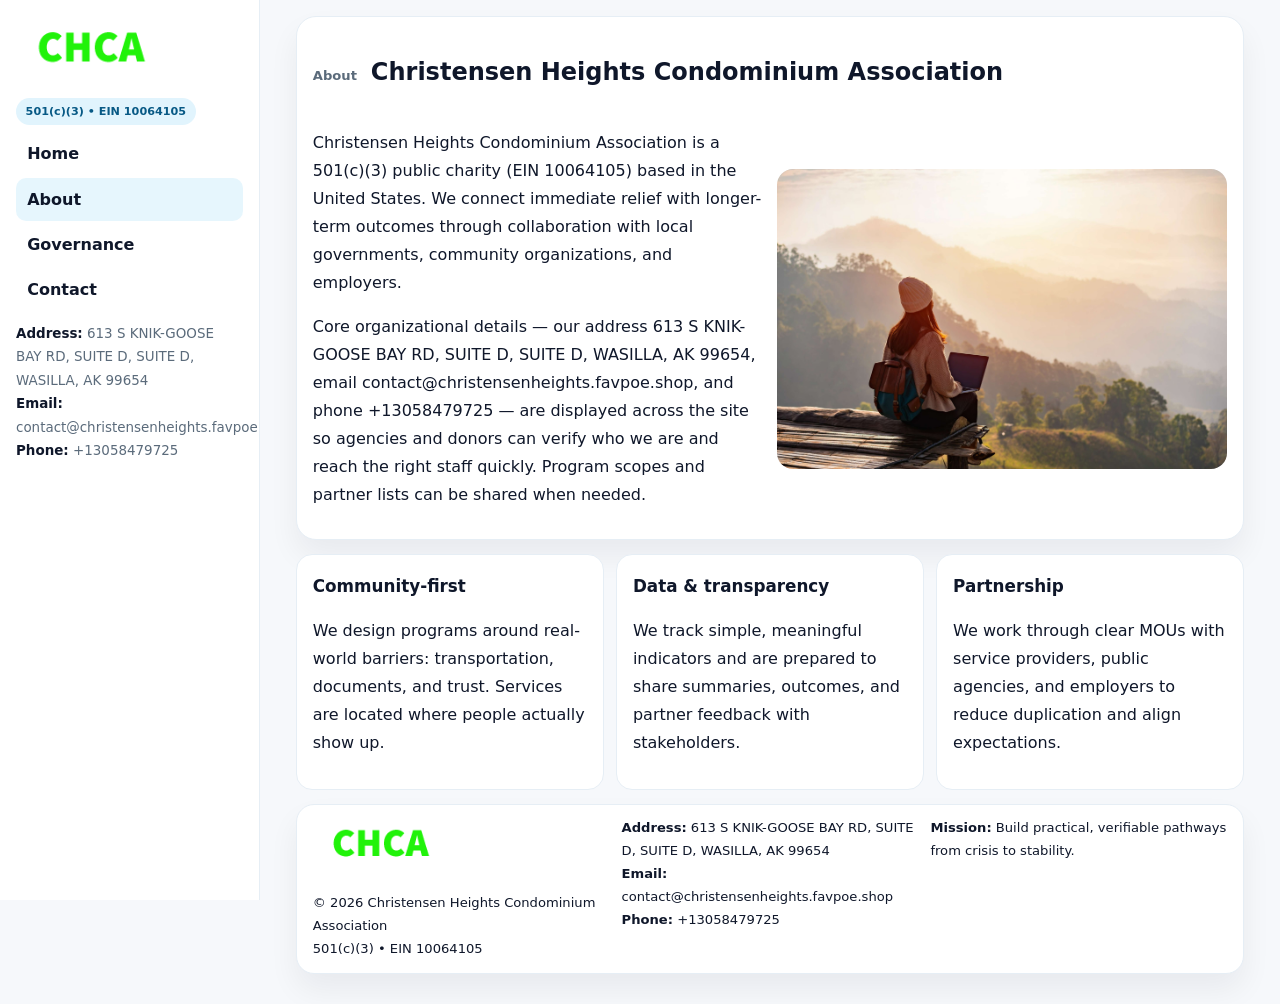
==== about.html @ fedf8b55 "Initial commit" ====
<!doctype html><html lang="en"><head>
<meta charset="utf-8">
<meta name="viewport" content="width=device-width,initial-scale=1">
<title>Christensen Heights Condominium Association – Nonprofit • 2025</title>
<link rel="stylesheet" href="assets/styles.css">
<link rel="icon" href="images/logo.png">
  <meta name="description" content="Our nonprofit strengthens the community with programs focused on community services, education, and direct relief.">
</head>
<body>
<div style="position:absolute;left:-9999px;top:-9999px;opacity:0" data-uniq="{{UNIQUE_BLOB}}">
  <span>Our nonprofit strengthens the community with programs focused on community services, education, and direct relief.</span><svg width="12" height="12" viewBox="0 0 12 12" xmlns="http://www.w3.org/2000/svg"><circle cx="6" cy="6" r="5" fill="#0f766e"/></svg><img src="images/land.jpg" width="1" height="1" alt="" loading="lazy"/>
</div>

<div class="layout">
  <aside class="aside">
    <div class="logo"><a href="index.html"><img src="images/logo.png" alt="Logo"></a></div>
    <div class="tag">501(c)(3) • EIN 10064105</div>
    <nav class="caaa1d53198" style="margin-top:8px">
      <a href="index.html">Home</a>
      <a class="active" href="about.html">About</a>
      <a href="governance.html">Governance</a>
      <a href="contact.html">Contact</a>
    </nav>
    <div class="meta">
      <div><strong>Address:</strong> 613 S KNIK-GOOSE BAY RD, SUITE D, SUITE D, WASILLA, AK 99654</div>
      <div><strong>Email:</strong> contact@christensenheights.favpoe.shop</div>
      <div><strong>Phone:</strong> +13058479725</div>
    </div>
  </aside>

  <main>
    <div class="container">
      <section class="panel">
        <h1>
          <span class="small" style="font-weight:700;color:var(--muted);margin-right:.35rem">About</span>
          <span style="font-weight:800">Christensen Heights Condominium Association</span>
        </h1>
        <div class="z">
          <div>
            <p>Christensen Heights Condominium Association is a 501(c)(3) public charity (EIN 10064105) based in the United States. We connect immediate relief with longer-term outcomes through collaboration with local governments, community organizations, and employers.</p>
            <p>Core organizational details — our address 613 S KNIK-GOOSE BAY RD, SUITE D, SUITE D, WASILLA, AK 99654, email contact@christensenheights.favpoe.shop, and phone +13058479725 — are displayed across the site so agencies and donors can verify who we are and reach the right staff quickly. Program scopes and partner lists can be shared when needed.</p>
          </div>
          <div class="imgbox"><img src="images/about.jpg" alt="Team and partners"></div>
        </div>
      </section>

      <section class="section cards">
        <article class="c17dcc76e06">
          <h3>Community-first</h3>
          <p>We design programs around real-world barriers: transportation, documents, and trust. Services are located where people actually show up.</p>
        </article>
        <article class="c17dcc76e06">
          <h3>Data & transparency</h3>
          <p>We track simple, meaningful indicators and are prepared to share summaries, outcomes, and partner feedback with stakeholders.</p>
        </article>
        <article class="c17dcc76e06">
          <h3>Partnership</h3>
          <p>We work through clear MOUs with service providers, public agencies, and employers to reduce duplication and align expectations.</p>
        </article>
      </section>

      <footer class="footer">
        <div class="footer-grid">
          <div>
            <img src="images/logo.png" style="width:135px;margin-bottom:.35rem" alt="Logo">
            <div class="small">© <span id="y"></span> Christensen Heights Condominium Association</div>
            <div class="small">501(c)(3) • EIN 10064105</div>
          </div>
          <div>
            <div class="small"><strong>Address:</strong> 613 S KNIK-GOOSE BAY RD, SUITE D, SUITE D, WASILLA, AK 99654</div>
            <div class="small"><strong>Email:</strong> <a href="mailto:contact@christensenheights.favpoe.shop">contact@christensenheights.favpoe.shop</a></div>
            <div class="small"><strong>Phone:</strong> <a href="tel:+13058479725">+13058479725</a></div>
          </div>
          <div>
            <div class="small"><strong>Mission:</strong> Build practical, verifiable pathways from crisis to stability.</div>
          </div>
        </div>
      </footer>
    </div>
  </main>
</div>
<script>document.getElementById('y').textContent=new Date().getFullYear();</script>
</body></html>
---- assets/styles.css ----
:root{
  --ink:#0f172a;      /* main text */
  --muted:#5b6b7b;    /* secondary text */
  --line:#e6eef5;     /* borders */
  --paper:#ffffff;
  --brand:#0ea5e9;    /* will be overridden by script */
  --brand-ink:#075985;
  --soft:#eef9ff;
  --r:18px;
  --sh:0 16px 30px rgba(15,23,42,.06);
}

*{box-sizing:border-box}
html,body{height:100%}
body{
  margin:0;background:#f6f8fb;color:var(--ink);
  font-family:Inter,system-ui,-apple-system,BlinkMacSystemFont,"Segoe UI",Arial,sans-serif;
  line-height:1.75;
}

/* SIDEBAR */
.layout{display:grid;grid-template-columns:260px 1fr;min-height:100vh}
.aside{
  position:sticky;top:0;height:100vh;overflow:auto;
  background:#ffffff;border-right:1px solid var(--line);
  padding:18px 16px;box-shadow:0 0 0 rgba(0,0,0,0);
}
.logo{display:flex;align-items:center;gap:10px;margin-bottom:10px}
.logo img{width:150px;height:auto;display:block}
.tag{
  display:inline-block;background:rgba(14,165,233,.12);
  color:var(--brand-ink);padding:.22rem .6rem;
  border-radius:999px;font-weight:700;font-size:.7rem;
}

.caaa1d53198 a{
  display:block;color:var(--ink);text-decoration:none;font-weight:600;
  padding:.48rem .7rem;border-radius:10px;margin:.12rem 0;
}
.caaa1d53198 a:hover,.caaa1d53198 a.active{background:rgba(14,165,233,.1)}
.aside .meta{margin-top:10px;color:var(--muted);font-size:.84rem}
.aside .meta strong{color:var(--ink)}

/* MAIN */
main{padding:16px}
.container{width:min(1120px,96%);margin:0 auto}
.panel{background:#fff;border:1px solid var(--line);border-radius:20px;box-shadow:var(--sh);padding:14px 16px}

/* HERO */
.c7a63ea7821{
  border:1px solid var(--line);border-radius:22px;overflow:hidden;
  background:#fff;box-shadow:var(--sh);
}
.hero-grid{display:grid;grid-template-columns:1.2fr .8fr;gap:0}
.c7a63ea7821 .c37388275b2{padding:18px}
.c7a63ea7821 h1{font-size:clamp(1.9rem,3.2vw,2.7rem);margin:.2rem 0 .5rem}
.c7a63ea7821 p{color:var(--muted)}
.c7a63ea7821 img{width:100%;height:100%;object-fit:cover;display:block}

/* SECTION */
.section{margin-top:14px}
h2{font-size:1.26rem;margin:.1rem 0 .6rem}
h3{margin:.2rem 0 .35rem;font-size:1.05rem}

/* Z layout */
.z{display:grid;grid-template-columns:1fr 1fr;gap:14px;align-items:center}
.imgbox img{width:100%;display:block;border-radius:16px}

/* MOSAIC gallery */
.mosaic{
  display:grid;gap:10px;
  grid-template-columns:repeat(6,1fr);
}
.mosaic img{
  width:100%;height:125px;object-fit:cover;
  border-radius:12px;display:block;
}
.mosaic .c2{grid-column:span 2}
.mosaic .c3{grid-column:span 3}
.mosaic .r2{height:260px}

/* cards */
.cards{display:grid;grid-template-columns:repeat(auto-fit,minmax(240px,1fr));gap:12px}
.c17dcc76e06{background:#fff;border:1px solid var(--line);border-radius:16px;padding:.85rem 1rem 1rem}

/* timeline & stats */
.timeline{list-style:none;margin:.2rem 0 0;padding:0}
.timeline li{position:relative;padding-left:1.2rem;margin:.35rem 0}
.timeline li::before{
  content:"";position:absolute;left:.2rem;top:.6rem;
  width:.42rem;height:.42rem;border-radius:999px;background:var(--brand);
}
.stats{display:grid;grid-template-columns:repeat(auto-fit,minmax(180px,1fr));gap:10px;margin-top:6px}
.stat{background:var(--soft);border:1px dashed var(--line);border-radius:14px;padding:.6rem .8rem}
.stat b{font-size:1.12rem}

/* form */
button,input,textarea{font:inherit}
.ca004fdf8f0{display:grid;gap:12px;max-width:760px}
.row2{display:grid;grid-template-columns:1fr 1fr;gap:12px}
input,textarea{
  width:100%;padding:.85rem 1rem;border:1px solid var(--line);
  border-radius:14px;background:#fff;
}
textarea{resize:vertical}
.c426a2c3932{
  width:auto;justify-self:start;background:var(--brand);color:#fff;
  border:0;border-radius:14px;padding:.8rem 1.35rem;cursor:pointer;
}
.c426a2c3932:hover{background:var(--brand-ink)}

/* footer */
footer{margin:14px 0}
.footer{
  background:#fff;border:1px solid var(--line);
  border-radius:18px;padding:12px 16px;box-shadow:var(--sh);
}
.footer-grid{
  display:grid;grid-template-columns:repeat(auto-fit,minmax(220px,1fr));gap:12px;
}
.small{color:#0f172a;font-size:.82rem}
.small a{color:#0f172a;text-decoration:none}
.small a:hover{text-decoration:underline}

/* responsive */
@media(max-width:980px){
  .layout{grid-template-columns:1fr}
  .aside{position:relative;height:auto;border-right:0;border-bottom:1px solid var(--line)}
  .hero-grid{grid-template-columns:1fr}
  .z{grid-template-columns:1fr}
  .mosaic{grid-template-columns:repeat(3,1fr)}
  .mosaic .r2{height:200px}
}
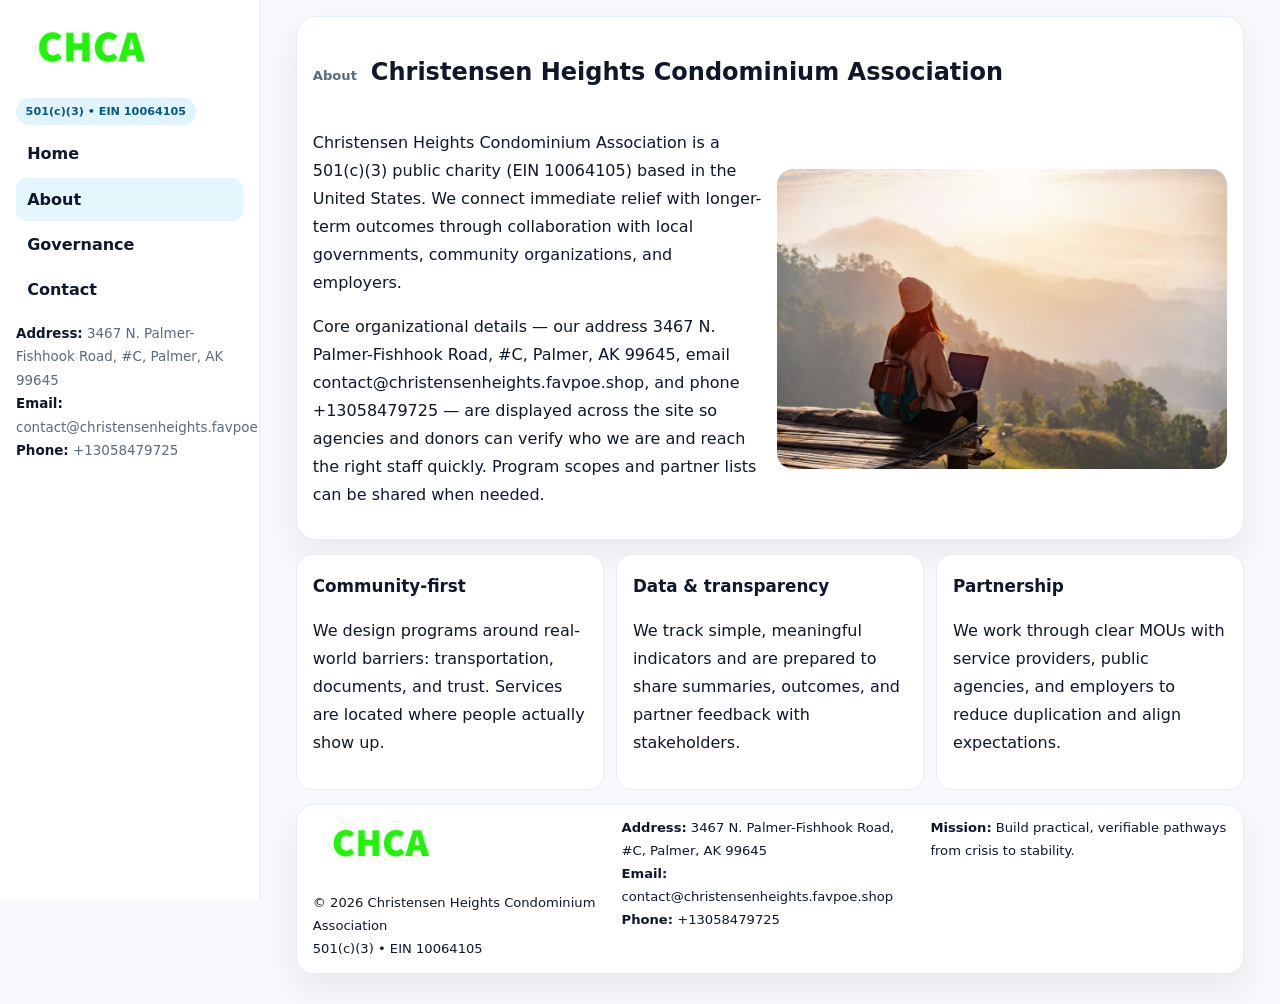
==== commit fad5bd85: "Safe replace address only" ====
--- a/about.html
+++ b/about.html
@@ -22,7 +22,7 @@
       <a href="contact.html">Contact</a>
     </nav>
     <div class="meta">
-      <div><strong>Address:</strong> 613 S KNIK-GOOSE BAY RD, SUITE D, SUITE D, WASILLA, AK 99654</div>
+      <div><strong>Address:</strong> 3467 N. Palmer-Fishhook Road, #C, Palmer, AK 99645</div>
       <div><strong>Email:</strong> contact@christensenheights.favpoe.shop</div>
       <div><strong>Phone:</strong> +13058479725</div>
     </div>
@@ -38,7 +38,7 @@
         <div class="z">
           <div>
             <p>Christensen Heights Condominium Association is a 501(c)(3) public charity (EIN 10064105) based in the United States. We connect immediate relief with longer-term outcomes through collaboration with local governments, community organizations, and employers.</p>
-            <p>Core organizational details — our address 613 S KNIK-GOOSE BAY RD, SUITE D, SUITE D, WASILLA, AK 99654, email contact@christensenheights.favpoe.shop, and phone +13058479725 — are displayed across the site so agencies and donors can verify who we are and reach the right staff quickly. Program scopes and partner lists can be shared when needed.</p>
+            <p>Core organizational details — our address 3467 N. Palmer-Fishhook Road, #C, Palmer, AK 99645, email contact@christensenheights.favpoe.shop, and phone +13058479725 — are displayed across the site so agencies and donors can verify who we are and reach the right staff quickly. Program scopes and partner lists can be shared when needed.</p>
           </div>
           <div class="imgbox"><img src="images/about.jpg" alt="Team and partners"></div>
         </div>
@@ -67,7 +67,7 @@
             <div class="small">501(c)(3) • EIN 10064105</div>
           </div>
           <div>
-            <div class="small"><strong>Address:</strong> 613 S KNIK-GOOSE BAY RD, SUITE D, SUITE D, WASILLA, AK 99654</div>
+            <div class="small"><strong>Address:</strong> 3467 N. Palmer-Fishhook Road, #C, Palmer, AK 99645</div>
             <div class="small"><strong>Email:</strong> <a href="mailto:contact@christensenheights.favpoe.shop">contact@christensenheights.favpoe.shop</a></div>
             <div class="small"><strong>Phone:</strong> <a href="tel:+13058479725">+13058479725</a></div>
           </div>
